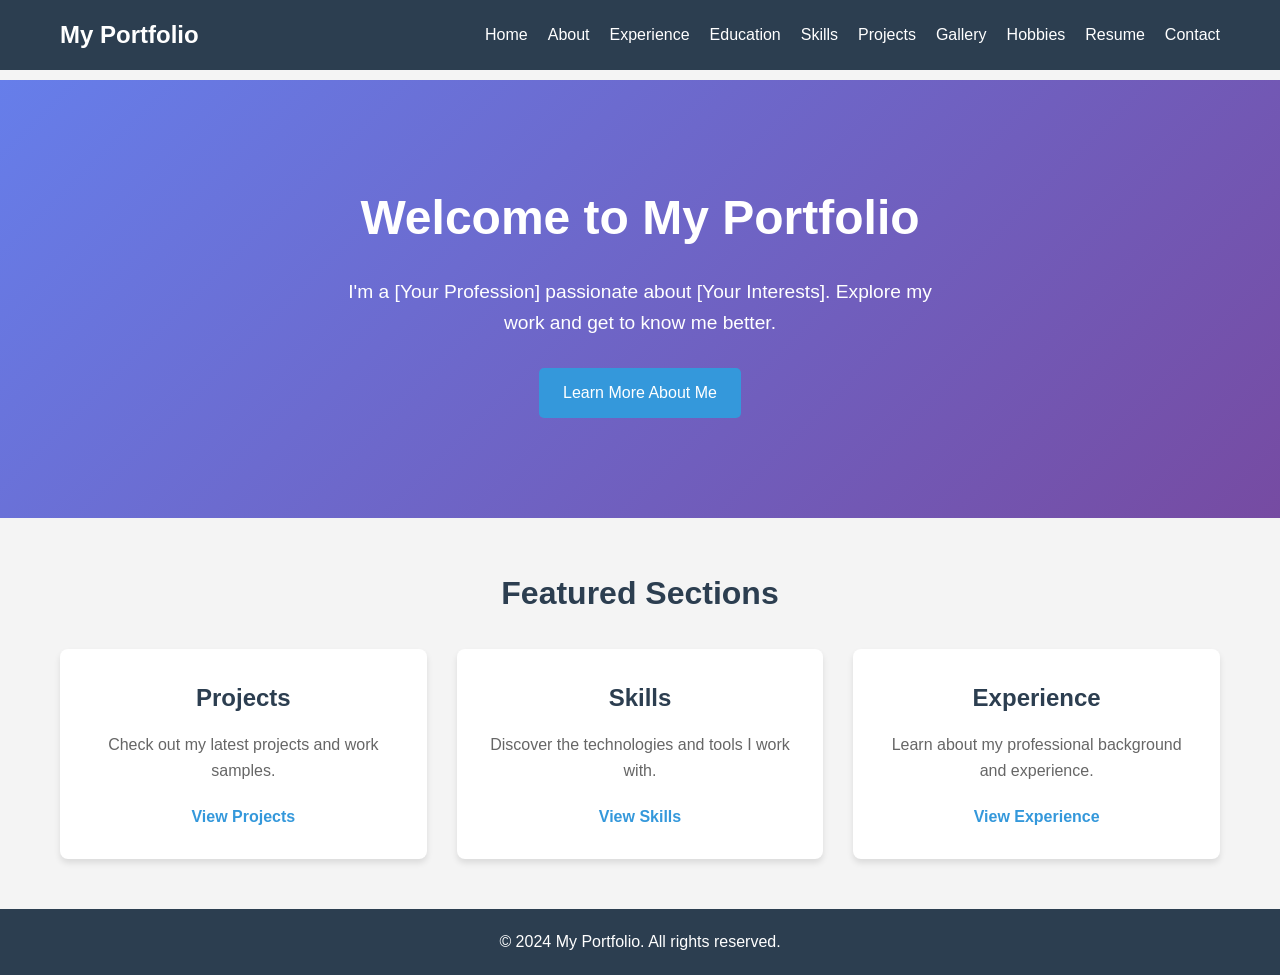
==== index.html @ c0ac9dac "Add files via upload" ====
<!DOCTYPE html>
<html lang="en">
<head>
    <meta charset="UTF-8">
    <meta name="viewport" content="width=device-width, initial-scale=1.0">
    <link rel="stylesheet" href="style.css">
    <title>My Portfolio</title>
</head>
<body>
    <header>
        <nav>
            <div class="nav-container">
                <h1 class="logo">My Portfolio</h1>
                <ul class="nav-links">
                    <li><a href="index.html">Home</a></li>
                    <li><a href="about.html">About</a></li>
                    <li><a href="experience.html">Experience</a></li>
                    <li><a href="education.html">Education</a></li>
                    <li><a href="skills.html">Skills</a></li>
                    <li><a href="project.html">Projects</a></li>
                    <li><a href="gallery.html">Gallery</a></li>
                    <li><a href="hobbies.html">Hobbies</a></li>
                    <li><a href="resume.html">Resume</a></li>
                    <li><a href="contact.html">Contact</a></li>
                </ul>
            </div>
        </nav>
    </header>

    <main>
        <section class="hero">
            <div class="hero-content">
                <h2>Welcome to My Portfolio</h2>
                <p>I'm a [Your Profession] passionate about [Your Interests]. Explore my work and get to know me better.</p>
                <a href="about.html" class="cta-button">Learn More About Me</a>
            </div>
        </section>

        <section class="featured">
            <h3>Featured Sections</h3>
            <div class="featured-grid">
                <div class="featured-item">
                    <h4>Projects</h4>
                    <p>Check out my latest projects and work samples.</p>
                    <a href="project.html">View Projects</a>
                </div>
                <div class="featured-item">
                    <h4>Skills</h4>
                    <p>Discover the technologies and tools I work with.</p>
                    <a href="skills.html">View Skills</a>
                </div>
                <div class="featured-item">
                    <h4>Experience</h4>
                    <p>Learn about my professional background and experience.</p>
                    <a href="experience.html">View Experience</a>
                </div>
            </div>
        </section>
    </main>

    <footer>
        <p>&copy; 2024 My Portfolio. All rights reserved.</p>
    </footer>
</body>
</html>
---- style.css ----
/* Reset and base styles */
* {
    margin: 0;
    padding: 0;
    box-sizing: border-box;
}

body {
    font-family: 'Arial', sans-serif;
    line-height: 1.6;
    color: #333;
    background-color: #f4f4f4;
}

/* Header and Navigation */
header {
    background-color: #2c3e50;
    color: white;
    padding: 1rem 0;
    position: fixed;
    width: 100%;
    top: 0;
    z-index: 1000;
}

.nav-container {
    max-width: 1200px;
    margin: 0 auto;
    display: flex;
    justify-content: space-between;
    align-items: center;
    padding: 0 20px;
}

.logo {
    font-size: 1.5rem;
    font-weight: bold;
}

.nav-links {
    list-style: none;
    display: flex;
    gap: 20px;
}

.nav-links li a {
    color: white;
    text-decoration: none;
    transition: color 0.3s ease;
}

.nav-links li a:hover {
    color: #3498db;
}

/* Main content */
main {
    margin-top: 80px; /* Account for fixed header */
}

/* Hero section */
.hero {
    background: linear-gradient(135deg, #667eea 0%, #764ba2 100%);
    color: white;
    padding: 100px 20px;
    text-align: center;
}

.hero-content h2 {
    font-size: 3rem;
    margin-bottom: 20px;
}

.hero-content p {
    font-size: 1.2rem;
    margin-bottom: 30px;
    max-width: 600px;
    margin-left: auto;
    margin-right: auto;
}

.cta-button {
    display: inline-block;
    background-color: #3498db;
    color: white;
    padding: 12px 24px;
    text-decoration: none;
    border-radius: 5px;
    transition: background-color 0.3s ease;
}

.cta-button:hover {
    background-color: #2980b9;
}

/* Featured section */
.featured {
    max-width: 1200px;
    margin: 50px auto;
    padding: 0 20px;
    text-align: center;
}

.featured h3 {
    font-size: 2rem;
    margin-bottom: 30px;
    color: #2c3e50;
}

.featured-grid {
    display: grid;
    grid-template-columns: repeat(auto-fit, minmax(300px, 1fr));
    gap: 30px;
}

.featured-item {
    background-color: white;
    padding: 30px;
    border-radius: 8px;
    box-shadow: 0 4px 6px rgba(0, 0, 0, 0.1);
    transition: transform 0.3s ease;
}

.featured-item:hover {
    transform: translateY(-5px);
}

.featured-item h4 {
    font-size: 1.5rem;
    margin-bottom: 15px;
    color: #2c3e50;
}

.featured-item p {
    margin-bottom: 20px;
    color: #666;
}

.featured-item a {
    color: #3498db;
    text-decoration: none;
    font-weight: bold;
}

.featured-item a:hover {
    text-decoration: underline;
}

/* Footer */
footer {
    background-color: #2c3e50;
    color: white;
    text-align: center;
    padding: 20px;
    margin-top: 50px;
}

/* Responsive design */
@media (max-width: 768px) {
    .nav-container {
        flex-direction: column;
        gap: 10px;
    }

    .nav-links {
        flex-wrap: wrap;
        justify-content: center;
    }

    .hero-content h2 {
        font-size: 2rem;
    }

    .hero-content p {
        font-size: 1rem;
    }

    .featured-grid {
        grid-template-columns: 1fr;
    }
}

/* Page content styles */
.page-content {
    max-width: 1200px;
    margin: 50px auto;
    padding: 0 20px;
}

.container {
    background-color: white;
    padding: 40px;
    border-radius: 8px;
    box-shadow: 0 4px 6px rgba(0, 0, 0, 0.1);
}

.page-content h2 {
    font-size: 2.5rem;
    margin-bottom: 30px;
    color: #2c3e50;
    text-align: center;
}

.content-grid {
    display: grid;
    grid-template-columns: 2fr 1fr;
    gap: 40px;
    align-items: start;
}

.content-text {
    line-height: 1.8;
}

.content-text p {
    margin-bottom: 20px;
    font-size: 1.1rem;
}

.content-image img {
    width: 100%;
    height: auto;
    border-radius: 8px;
    box-shadow: 0 4px 6px rgba(0, 0, 0, 0.1);
}

@media (max-width: 768px) {
    .content-grid {
        grid-template-columns: 1fr;
        gap: 30px;
    }

    .page-content h2 {
        font-size: 2rem;
    }
}

/* Contact page styles */
.contact-content {
    display: grid;
    grid-template-columns: 1fr 1fr;
    gap: 40px;
}

.contact-info h3,
.contact-form h3 {
    font-size: 1.5rem;
    margin-bottom: 20px;
    color: #2c3e50;
}

.contact-details p {
    margin-bottom: 10px;
    font-size: 1.1rem;
}

.social-links {
    margin-top: 20px;
}

.social-link {
    display: inline-block;
    margin-right: 15px;
    color: #3498db;
    text-decoration: none;
    font-weight: bold;
}

.social-link:hover {
    text-decoration: underline;
}

.contact-form {
    background-color: #f9f9f9;
    padding: 30px;
    border-radius: 8px;
}

.form-group {
    margin-bottom: 20px;
}

.form-group label {
    display: block;
    margin-bottom: 5px;
    font-weight: bold;
    color: #2c3e50;
}

.form-group input,
.form-group textarea {
    width: 100%;
    padding: 10px;
    border: 1px solid #ddd;
    border-radius: 4px;
    font-size: 1rem;
}

.form-group textarea {
    resize: vertical;
}

@media (max-width: 768px) {
    .contact-content {
        grid-template-columns: 1fr;
    }
}

/* Skills page styles */
.skills-content {
    display: grid;
    grid-template-columns: 1fr 1fr;
    gap: 40px;
}

.skills-category {
    margin-bottom: 40px;
}

.skills-category h3 {
    font-size: 1.5rem;
    margin-bottom: 20px;
    color: #2c3e50;
    border-bottom: 2px solid #3498db;
    padding-bottom: 10px;
}

.skill-item {
    margin-bottom: 15px;
}

.skill-name {
    display: block;
    font-weight: bold;
    margin-bottom: 5px;
    color: #2c3e50;
}

.skill-bar {
    width: 100%;
    height: 10px;
    background-color: #e0e0e0;
    border-radius: 5px;
    overflow: hidden;
}

.skill-level {
    height: 100%;
    background: linear-gradient(90deg, #3498db, #2980b9);
    border-radius: 5px;
    transition: width 0.3s ease;
}

.soft-skills {
    list-style: none;
    padding: 0;
}

.soft-skills li {
    background-color: #f9f9f9;
    margin-bottom: 10px;
    padding: 10px 15px;
    border-radius: 5px;
    border-left: 4px solid #3498db;
    font-weight: 500;
}

@media (max-width: 768px) {
    .skills-content {
        grid-template-columns: 1fr;
    }
}

/* Experience page styles */
.experience-timeline {
    position: relative;
    padding-left: 30px;
}

.experience-timeline::before {
    content: '';
    position: absolute;
    left: 15px;
    top: 0;
    bottom: 0;
    width: 2px;
    background-color: #3498db;
}

.experience-item {
    background-color: white;
    margin-bottom: 30px;
    padding: 20px;
    border-radius: 8px;
    box-shadow: 0 2px 4px rgba(0, 0, 0, 0.1);
    position: relative;
}

.experience-item::before {
    content: '';
    position: absolute;
    left: -22px;
    top: 25px;
    width: 12px;
    height: 12px;
    background-color: #3498db;
    border-radius: 50%;
    border: 3px solid white;
}

.experience-header {
    margin-bottom: 15px;
}

.experience-header h3 {
    font-size: 1.3rem;
    margin-bottom: 5px;
    color: #2c3e50;
}

.company {
    display: block;
    font-weight: bold;
    color: #3498db;
    margin-bottom: 5px;
}

.date {
    color: #666;
    font-size: 0.9rem;
}

.experience-details {
    list-style: none;
    padding: 0;
}

.experience-details li {
    margin-bottom: 8px;
    padding-left: 15px;
    position: relative;
}

.experience-details li::before {
    content: '•';
    position: absolute;
    left: 0;
    color: #3498db;
    font-weight: bold;
}

/* Education page styles */
.education-content {
    display: flex;
    flex-direction: column;
    gap: 30px;
}

.education-item {
    background-color: white;
    padding: 25px;
    border-radius: 8px;
    box-shadow: 0 2px 4px rgba(0, 0, 0, 0.1);
}

.education-header {
    margin-bottom: 15px;
}

.education-header h3 {
    font-size: 1.3rem;
    margin-bottom: 5px;
    color: #2c3e50;
}

.institution {
    display: block;
    font-weight: bold;
    color: #3498db;
    margin-bottom: 5px;
}

.date {
    color: #666;
    font-size: 0.9rem;
}

.education-description {
    margin-bottom: 15px;
    line-height: 1.6;
}

.education-highlights {
    background-color: #f9f9f9;
    padding: 10px 15px;
    border-radius: 5px;
    border-left: 4px solid #3498db;
}

.certifications-list {
    list-style: none;
    padding: 0;
}

.certifications-list li {
    margin-bottom: 15px;
    padding: 15px;
    background-color: #f9f9f9;
    border-radius: 5px;
    border-left: 4px solid #3498db;
}

.certifications-list strong {
    display: block;
    color: #2c3e50;
    margin-bottom: 5px;
}

/* Projects page styles */
.projects-grid {
    display: grid;
    grid-template-columns: repeat(auto-fit, minmax(300px, 1fr));
    gap: 30px;
}

.project-card {
    background-color: white;
    border-radius: 8px;
    box-shadow: 0 4px 6px rgba(0, 0, 0, 0.1);
    overflow: hidden;
    transition: transform 0.3s ease;
}

.project-card:hover {
    transform: translateY(-5px);
}

.project-image {
    height: 200px;
    overflow: hidden;
}

.project-content {
    padding: 20px;
}

.project-content h3 {
    font-size: 1.3rem;
    margin-bottom: 10px;
    color: #2c3e50;
}

.project-content p {
    margin-bottom: 15px;
    color: #666;
    line-height: 1.6;
}

.project-tech {
    display: flex;
    flex-wrap: wrap;
    gap: 8px;
    margin-bottom: 15px;
}

.project-tech span {
    background-color: #f1f1f1;
    padding: 4px 8px;
    border-radius: 4px;
    font-size: 0.8rem;
    color: #2c3e50;
}

.project-links {
    display: flex;
    gap: 15px;
}

.project-link {
    color: #3498db;
    text-decoration: none;
    font-weight: bold;
    transition: color 0.3s ease;
}

.project-link:hover {
    color: #2980b9;
    text-decoration: underline;
}

/* Gallery page styles */
.gallery-intro {
    text-align: center;
    margin-bottom: 40px;
    font-size: 1.1rem;
    color: #666;
}

.gallery-grid {
    display: grid;
    grid-template-columns: repeat(auto-fit, minmax(300px, 1fr));
    gap: 30px;
}

.gallery-item {
    position: relative;
    border-radius: 8px;
    overflow: hidden;
    box-shadow: 0 4px 6px rgba(0, 0, 0, 0.1);
    transition: transform 0.3s ease;
}

.gallery-item:hover {
    transform: scale(1.05);
}

.gallery-overlay {
    position: absolute;
    bottom: 0;
    left: 0;
    right: 0;
    background: linear-gradient(transparent, rgba(0, 0, 0, 0.8));
    color: white;
    padding: 20px;
    transform: translateY(100%);
    transition: transform 0.3s ease;
}

.gallery-item:hover .gallery-overlay {
    transform: translateY(0);
}

.gallery-overlay h4 {
    margin-bottom: 5px;
    font-size: 1.2rem;
}

.gallery-overlay p {
    margin: 0;
    font-size: 0.9rem;
    opacity: 0.9;
}

/* Hobbies page styles */
.hobbies-intro {
    text-align: center;
    margin-bottom: 40px;
    font-size: 1.1rem;
    color: #666;
}

.hobbies-grid {
    display: grid;
    grid-template-columns: repeat(auto-fit, minmax(300px, 1fr));
    gap: 30px;
}

.hobby-card {
    background-color: white;
    padding: 30px;
    border-radius: 8px;
    box-shadow: 0 4px 6px rgba(0, 0, 0, 0.1);
    text-align: center;
    transition: transform 0.3s ease;
}

.hobby-card:hover {
    transform: translateY(-5px);
}

.hobby-icon {
    font-size: 3rem;
    margin-bottom: 15px;
}

.hobby-card h3 {
    font-size: 1.3rem;
    margin-bottom: 15px;
    color: #2c3e50;
}

.hobby-card p {
    color: #666;
    line-height: 1.6;
}

/* Resume page styles */
.resume-content {
    max-width: 800px;
    margin: 0 auto;
}

.resume-section {
    margin-bottom: 40px;
}

.resume-section h3 {
    font-size: 1.5rem;
    margin-bottom: 20px;
    color: #2c3e50;
    border-bottom: 2px solid #3498db;
    padding-bottom: 10px;
}

.resume-item {
    margin-bottom: 25px;
}

.resume-item h4 {
    font-size: 1.2rem;
    margin-bottom: 5px;
    color: #2c3e50;
}

.resume-company {
    display: block;
    font-weight: bold;
    color: #3498db;
    margin-bottom: 5px;
}

.resume-date {
    color: #666;
    font-size: 0.9rem;
}

.resume-item ul {
    margin-top: 10px;
    padding-left: 20px;
}

.resume-item li {
    margin-bottom: 5px;
    line-height: 1.6;
}

.skills-summary {
    display: grid;
    grid-template-columns: repeat(auto-fit, minmax(200px, 1fr));
    gap: 20px;
}

.skill-category h5 {
    font-size: 1rem;
    margin-bottom: 8px;
    color: #2c3e50;
}

.skill-category p {
    color: #666;
    line-height: 1.5;
}

.resume-download {
    text-align: center;
    margin-top: 40px;
    padding-top: 30px;
    border-top: 1px solid #e0e0e0;
}
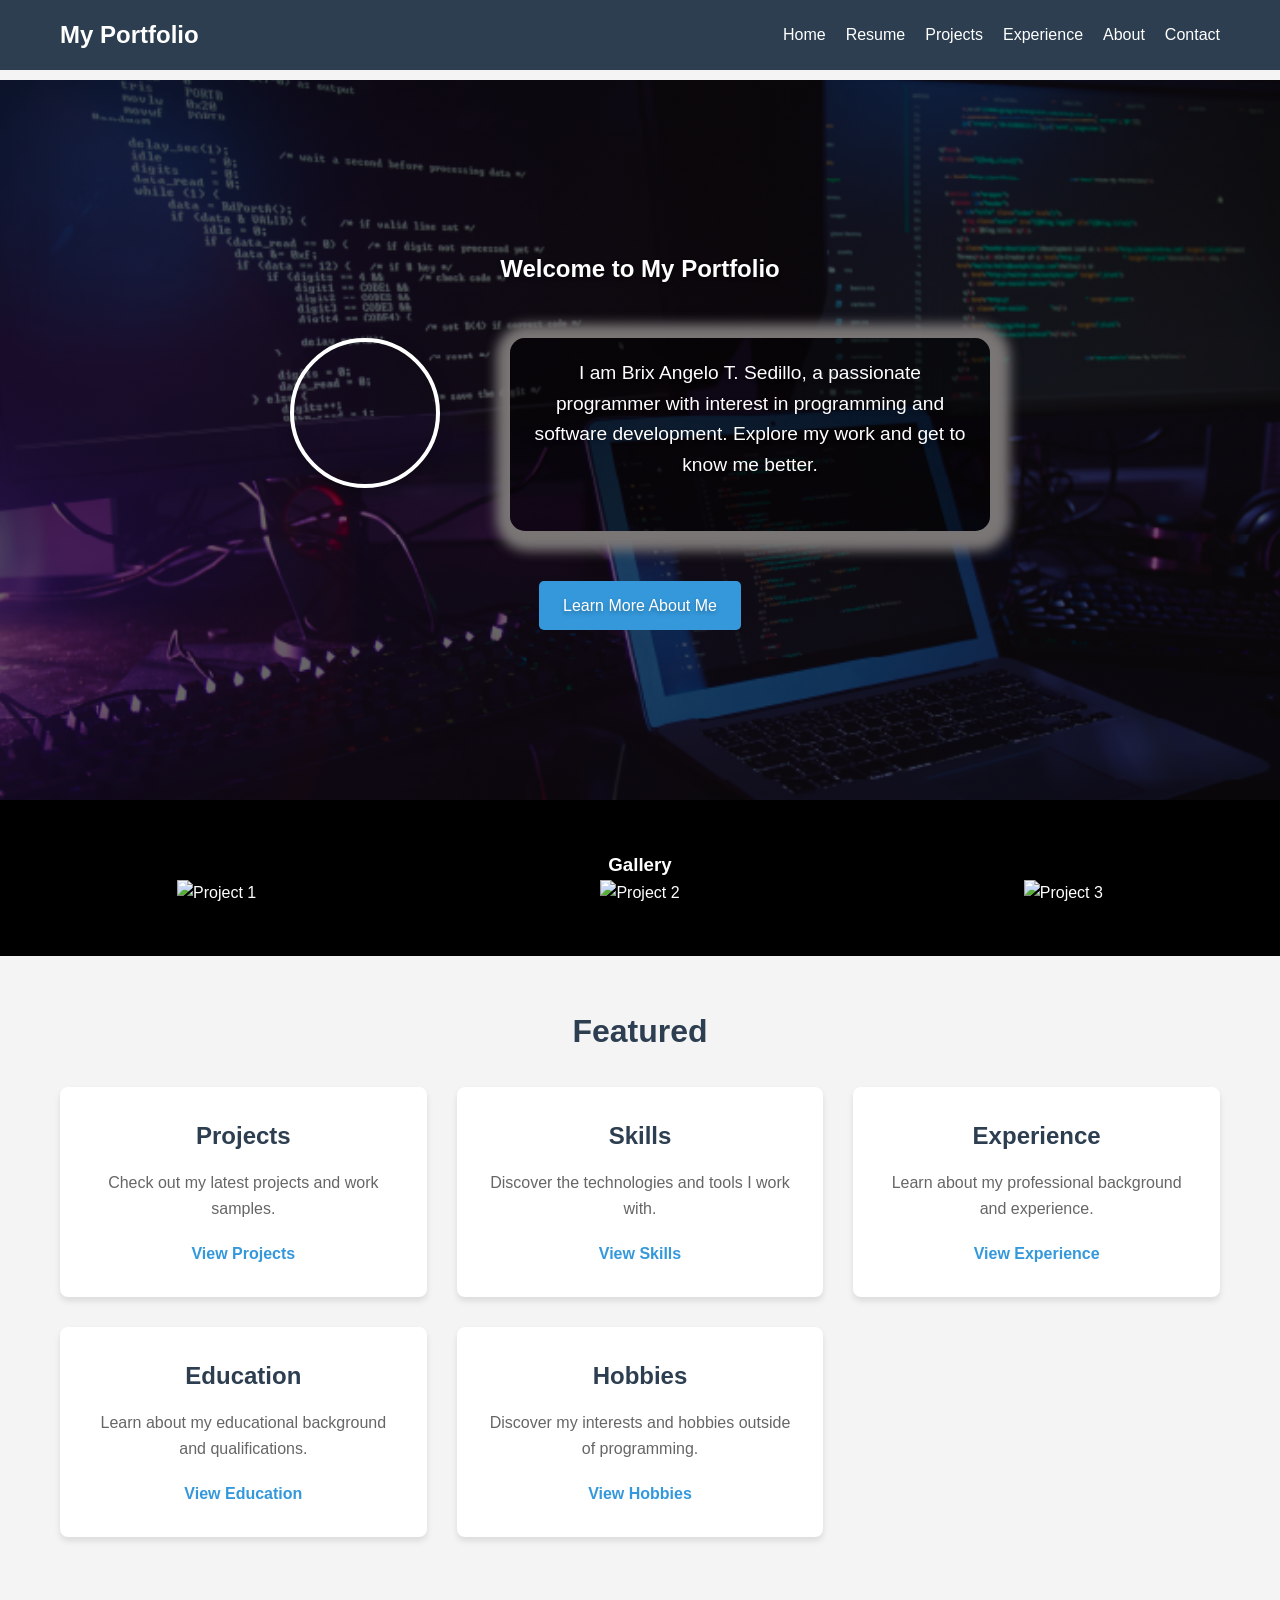
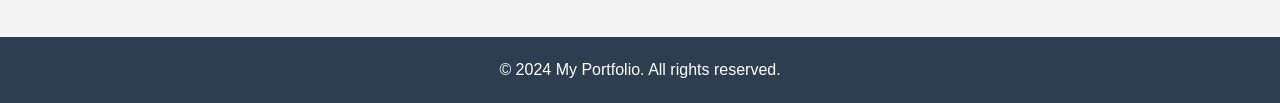
==== commit ad243d85: "Add files via upload" ====
--- a/index.html
+++ b/index.html
@@ -13,14 +13,10 @@
                 <h1 class="logo">My Portfolio</h1>
                 <ul class="nav-links">
                     <li><a href="index.html">Home</a></li>
+                    <li><a href="resume.html">Resume</a></li>
+                    <li><a href="project.html">Projects</a></li>
+                    <li><a href="experience.html">Experience</a></li>
                     <li><a href="about.html">About</a></li>
-                    <li><a href="experience.html">Experience</a></li>
-                    <li><a href="education.html">Education</a></li>
-                    <li><a href="skills.html">Skills</a></li>
-                    <li><a href="project.html">Projects</a></li>
-                    <li><a href="gallery.html">Gallery</a></li>
-                    <li><a href="hobbies.html">Hobbies</a></li>
-                    <li><a href="resume.html">Resume</a></li>
                     <li><a href="contact.html">Contact</a></li>
                 </ul>
             </div>
@@ -29,15 +25,34 @@
 
     <main>
         <section class="hero">
+            <h2>Welcome to My Portfolio</h2>
             <div class="hero-content">
-                <h2>Welcome to My Portfolio</h2>
-                <p>I'm a [Your Profession] passionate about [Your Interests]. Explore my work and get to know me better.</p>
-                <a href="about.html" class="cta-button">Learn More About Me</a>
+                <div class="hero-image"></div>
+                <div class="hero-content-text">
+                    <p>I am Brix Angelo T. Sedillo, a passionate programmer with interest in programming and software development. Explore my work and get to know me better.</p>
+                </div>
+            </div>
+            <a href="about.html" class="cta-button">Learn More About Me</a>
+
+        </section>
+
+        <section class="gallery">
+            <h3>Gallery</h3>
+            <div class="gallery-grid">
+                <div class="gallery-item">
+                    <img src="images/project1.jpg" alt="Project 1">
+                </div>
+                <div class="gallery-item">
+                    <img src="images/project2.jpg" alt="Project 2">
+                </div>
+                <div class="gallery-item">
+                    <img src="images/project3.jpg" alt="Project 3">
+                </div>
             </div>
         </section>
 
         <section class="featured">
-            <h3>Featured Sections</h3>
+            <h3>Featured</h3>
             <div class="featured-grid">
                 <div class="featured-item">
                     <h4>Projects</h4>
@@ -54,6 +69,16 @@
                     <p>Learn about my professional background and experience.</p>
                     <a href="experience.html">View Experience</a>
                 </div>
+                <div class="featured-item">
+                    <h4>Education</h4>
+                    <p>Learn about my educational background and qualifications.</p>
+                    <a href="education.html">View Education</a>
+                </div>
+                <div class="featured-item">
+                    <h4>Hobbies</h4>
+                    <p>Discover my interests and hobbies outside of programming.</p>
+                    <a href="hobbies.html">View Hobbies</a>
+                </div>
             </div>
         </section>
     </main>
--- a/style.css
+++ b/style.css
@@ -5,7 +5,14 @@
     box-sizing: border-box;
 }
 
+html {
+    min-height: 100%;
+}
+
 body {
+    display: flex;
+    flex-direction: column;
+    min-height: 100vh;
     font-family: 'Arial', sans-serif;
     line-height: 1.6;
     color: #333;
@@ -55,15 +62,58 @@
 
 /* Main content */
 main {
+    flex: 1;
     margin-top: 80px; /* Account for fixed header */
 }
 
 /* Hero section */
 .hero {
-    background: linear-gradient(135deg, #667eea 0%, #764ba2 100%);
+
+    background: linear-gradient(rgba(0, 0, 0, 0.6), rgba(0, 0, 0, 0.6)), 
+                url('images/hero-bg.png') no-repeat center center;
+    background-size: cover;
+    
+
+    background-attachment: fixed; 
+    min-height: 80vh;           
+    display: flex;               
+    flex-direction: column;
+    justify-content: center;
+    align-items: center;
+    
+    padding: 20px;             
+    text-align: center;
     color: white;
-    padding: 100px 20px;
-    text-align: center;
+    text-shadow: 0 2px 4px rgba(0, 0, 0, 0.3); 
+}
+.hero-content {
+    max-width: 800px;
+    margin: 0 auto;
+    gap: 50px;
+    display: flex;
+    align-items: space-between;
+    justify-content: center;
+    padding: 50px;
+}
+
+.hero-content-text {
+    max-width: 600px;
+    margin-left: 20px;
+    background-color: rgba(0, 0, 0, 0.5);
+    padding: 20px;
+    border-radius: 15px;
+    box-shadow: 3px 3px 12px 17px #7a7676;
+}
+
+.hero-image {
+    width: 150px;
+    height: 150px;
+    flex-shrink: 0;
+    border-radius: 50%;
+    margin-bottom: 20px;
+    object-fit: cover;
+    border: 4px solid white;
+    box-shadow: 0 4px 15px rgba(0, 0, 0, 0.3);
 }
 
 .hero-content h2 {
@@ -91,6 +141,13 @@
 
 .cta-button:hover {
     background-color: #2980b9;
+}
+
+.gallery {
+    background-color: #000000;
+    color: white;
+    padding: 50px 20px;
+    text-align: center;
 }
 
 /* Featured section */
@@ -641,7 +698,6 @@
     opacity: 0.9;
 }
 
-/* Hobbies page styles */
 .hobbies-intro {
     text-align: center;
     margin-bottom: 40px;
@@ -656,7 +712,7 @@
 }
 
 .hobby-card {
-    background-color: white;
+    background-color: #ffffff;
     padding: 30px;
     border-radius: 8px;
     box-shadow: 0 4px 6px rgba(0, 0, 0, 0.1);
@@ -676,11 +732,11 @@
 .hobby-card h3 {
     font-size: 1.3rem;
     margin-bottom: 15px;
-    color: #2c3e50;
+    color: #ffffff;
 }
 
 .hobby-card p {
-    color: #666;
+    color: #ffffff;
     line-height: 1.6;
 }
 
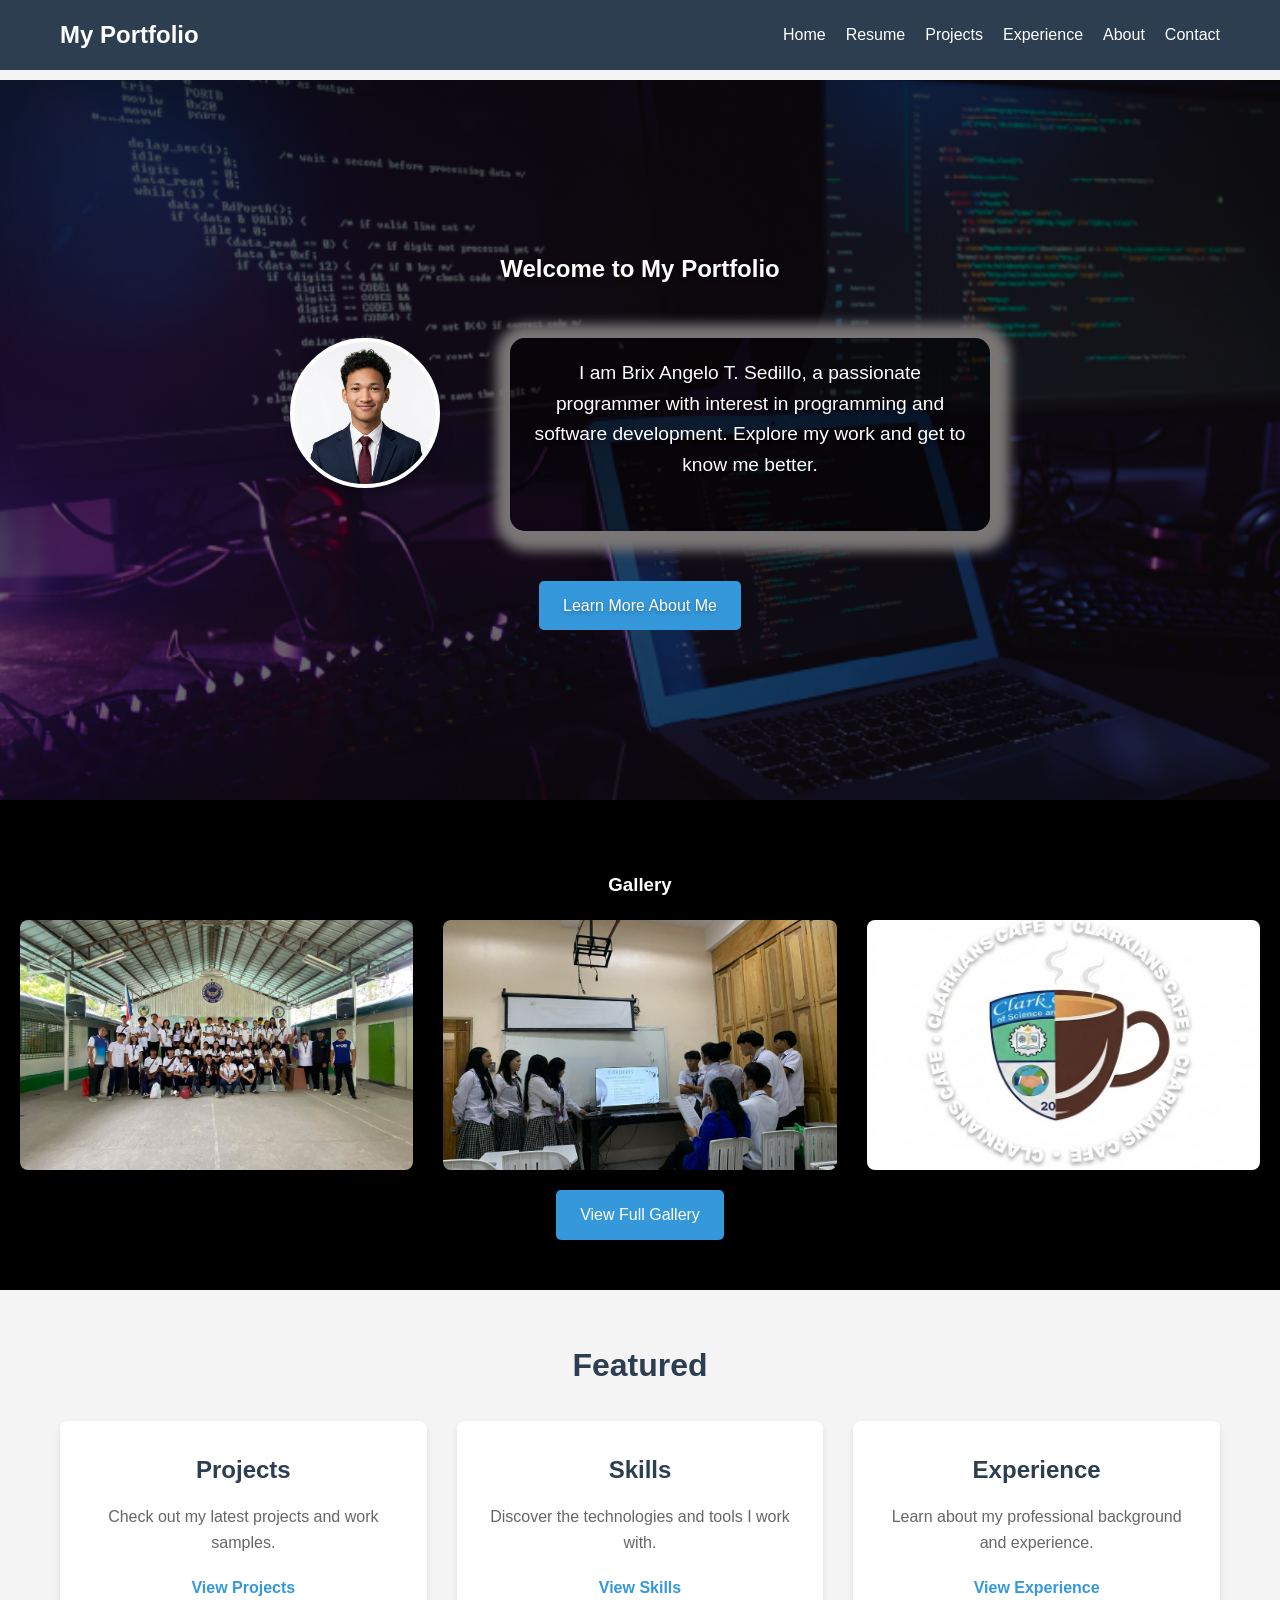
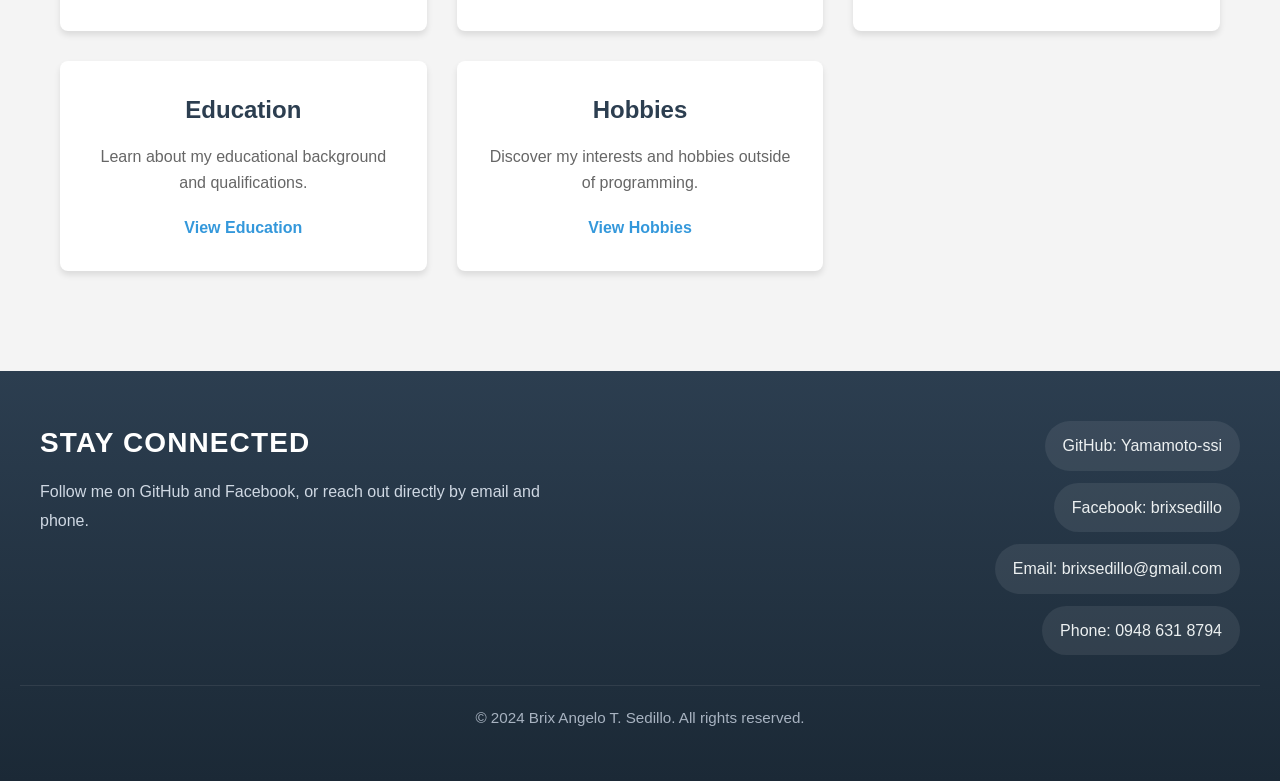
==== commit 3ee7e5ed: "Add files via upload" ====
--- a/index.html
+++ b/index.html
@@ -37,18 +37,19 @@
         </section>
 
         <section class="gallery">
-            <h3>Gallery</h3>
+            <h3 style="padding: 20px;">Gallery</h3>
             <div class="gallery-grid">
                 <div class="gallery-item">
-                    <img src="images/project1.jpg" alt="Project 1">
+                    <img src="images/classmate.jpg" alt="Classmate">
                 </div>
                 <div class="gallery-item">
-                    <img src="images/project2.jpg" alt="Project 2">
+                    <img src="images/activity.jpg" alt="Activity">
                 </div>
                 <div class="gallery-item">
-                    <img src="images/project3.jpg" alt="Project 3">
+                    <img src="images/cafe.png" alt="Cafe">
                 </div>
             </div>
+            <a href="gallery.html" class="cta-button" style="margin-top: 20px;">View Full Gallery</a>
         </section>
 
         <section class="featured">
@@ -84,7 +85,19 @@
     </main>
 
     <footer>
-        <p>&copy; 2024 My Portfolio. All rights reserved.</p>
+        <div class="footer-content">
+            <div class="footer-brand">
+                <h4>Stay Connected</h4>
+                <p>Follow me on GitHub and Facebook, or reach out directly by email and phone.</p>
+            </div>
+            <div class="footer-links">
+                <a href="https://github.com/Yamamoto-ssi" target="_blank" rel="noreferrer">GitHub: Yamamoto-ssi</a>
+                <a href="https://www.facebook.com/brixsedillo" target="_blank" rel="noreferrer">Facebook: brixsedillo</a>
+                <a href="mailto:brixsedillo@gmail.com">Email: brixsedillo@gmail.com</a>
+                <span>Phone: 0948 631 8794</span>
+            </div>
+        </div>
+        <p class="footer-copy">&copy; 2024 Brix Angelo T. Sedillo. All rights reserved.</p>
     </footer>
 </body>
 </html>
--- a/style.css
+++ b/style.css
@@ -108,10 +108,11 @@
 .hero-image {
     width: 150px;
     height: 150px;
+    background: url('images/formalpic.png') no-repeat center center;
+    background-size: cover; 
     flex-shrink: 0;
     border-radius: 50%;
     margin-bottom: 20px;
-    object-fit: cover;
     border: 4px solid white;
     box-shadow: 0 4px 15px rgba(0, 0, 0, 0.3);
 }
@@ -203,13 +204,91 @@
     text-decoration: underline;
 }
 
+.main {
+    flex: 1;
+    background-color: #333;
+}
+
 /* Footer */
 footer {
-    background-color: #2c3e50;
-    color: white;
+    background: linear-gradient(180deg, #2c3e50 0%, #1b2936 100%);
+    color: #f4f7fb;
+    padding: 50px 20px;
+    margin-top: 50px;
+}
+
+.footer-content {
+    max-width: 1200px;
+    margin: 0 auto;
+    display: grid;
+    grid-template-columns: 1fr 1fr;
+    gap: 30px;
+    align-items: start;
+}
+
+.footer-brand {
+    text-align: left;
+    max-width: 520px;
+}
+
+.footer-brand h4 {
+    margin-bottom: 12px;
+    font-size: 1.75rem;
+    letter-spacing: 0.04em;
+    text-transform: uppercase;
+    color: #ffffff;
+}
+
+.footer-brand p {
+    margin: 0;
+    line-height: 1.8;
+    color: #cfd8e3;
+}
+
+.footer-links {
+    display: flex;
+    flex-direction: column;
+    gap: 12px;
+    align-items: flex-end;
+}
+
+.footer-links a,
+.footer-links span {
+    display: inline-block;
+    background: rgba(255, 255, 255, 0.08);
+    padding: 12px 18px;
+    border-radius: 999px;
+    color: #ecf0f1;
+    text-decoration: none;
+    transition: transform 0.2s ease, background-color 0.2s ease, color 0.2s ease;
+}
+
+.footer-links a:hover {
+    background-color: #3498db;
+    color: #ffffff;
+    transform: translateX(4px);
+}
+
+.footer-copy {
+    margin-top: 30px;
+    border-top: 1px solid rgba(255, 255, 255, 0.08);
+    padding-top: 20px;
+    font-size: 0.95rem;
+    color: #a8b3c1;
     text-align: center;
-    padding: 20px;
-    margin-top: 50px;
+    grid-column: 1 / -1;
+}
+
+@media (max-width: 768px) {
+    .footer-content {
+        grid-template-columns: 1fr;
+        text-align: center;
+        align-items: center;
+    }
+
+    .footer-links {
+        align-items: center;
+    }
 }
 
 /* Responsive design */
@@ -248,7 +327,7 @@
     background-color: white;
     padding: 40px;
     border-radius: 8px;
-    box-shadow: 0 4px 6px rgba(0, 0, 0, 0.1);
+    box-shadow: 0 4px 6px rgba(134, 134, 134, 0.1);
 }
 
 .page-content h2 {
@@ -295,7 +374,6 @@
 /* Contact page styles */
 .contact-content {
     display: grid;
-    grid-template-columns: 1fr 1fr;
     gap: 40px;
 }
 
@@ -357,11 +435,7 @@
     resize: vertical;
 }
 
-@media (max-width: 768px) {
-    .contact-content {
-        grid-template-columns: 1fr;
-    }
-}
+
 
 /* Skills page styles */
 .skills-content {
@@ -665,6 +739,14 @@
     overflow: hidden;
     box-shadow: 0 4px 6px rgba(0, 0, 0, 0.1);
     transition: transform 0.3s ease;
+    height: 250px;
+}
+
+.gallery-item img {
+    width: 100%;
+    height: 100%;
+    object-fit: cover;
+    display: block;
 }
 
 .gallery-item:hover {
